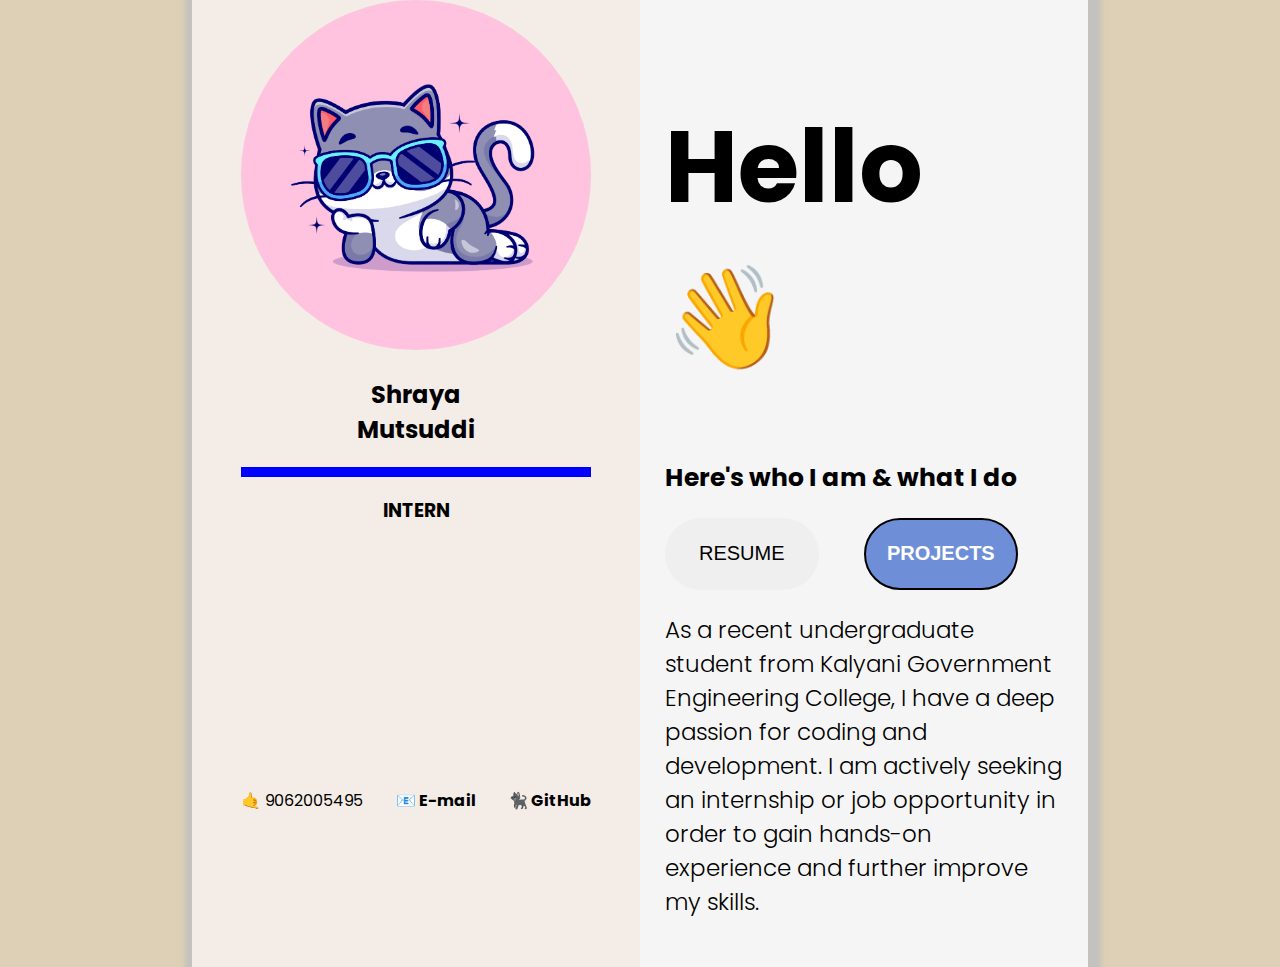
==== index.html @ c27c7614 "my first commit" ====
<!DOCTYPE html>
<html lang="en">
<head>
    <meta charset="UTF-8">
    <meta name="viewport" content="width=device-width, initial-scale=1.0">
    <link rel="preconnect" href="https://fonts.googleapis.com">
    <link rel="preconnect" href="https://fonts.gstatic.com" crossorigin>
    <link href="https://fonts.googleapis.com/css2?family=Poppins:wght@300;600&display=swap" rel="stylesheet">   
    <link rel="stylesheet" href="style.css">
    <title>Portfolio</title>
</head>
<body>
    <div class="parent">
        <div class="left">
            <div class="top-left">
                <img src="profile pice.jpg" alt="my profile picture">
                <h2>Shraya <br> Mutsuddi</h2>
                <hr>
                <h3>INTERN</h3>
            </div>
            <div class="bottom-left">
                <p>🤙 9062005495</p>
                <a href="mutsuddishreya@gmail.com">📧 E-mail</a>
                <a href="https://github.com/shrayamutsuddi?tab=repositories">🐈‍⬛ GitHub</a>
            </div>
        </div>
        <div class="right">
            <h1>Hello 👋</h1>
            <h2>Here's who I am & what I do</h2>
            <div class="links">
                <button id="resume"><a href="resume.html"></a>RESUME</button>
                <button id="projects"><a href="projects.html">PROJECTS</a></button>
            </div>
            <p>As a recent undergraduate student from Kalyani Government Engineering College, I have a deep passion for coding and development. I am actively seeking an internship or job opportunity in order to gain hands-on experience and further improve my skills.</p>
        </div>
    </div>
</body>
</html>
---- style.css ----
body{
    margin: 0;
    font-family: 'Poppins', sans-serif;
    height: 100vh;
    color: black;
    background-color: #DED0B6;
}
button{
    height: 8vh;
    width: 12vw;
    border-radius: 50px 50px 50px 50px;
    font-size: 20px;
    cursor: pointer;
    transition-duration: 0.5s;
    border: none;
}
a{
   text-decoration: none;
   color: black;
   font-weight: bold;
}
.parent{
    display: grid;
    grid-template-columns: 2fr 2fr;
    width: 70%;
    margin: auto;
    /* border: 5px solid black; */
    box-shadow: 3px 3px 5px 10px #b6bbc4a9;
    /* column-gap: 80px; */
}
.left{
    display: grid;
    gap: 10vh;
    justify-content: center;
    background-color: #f4ece6;
}
.top-left img{
    height: 350px;
    width: 350px;
    border-radius: 50%;
}
.top-left h2{
    text-align: center;
}
.top-left h3{
    text-align: center;
}
.top-left hr{
    border: 5px solid blue;
}
.bottom-left{
    display: flex;
    justify-content: space-between;
    align-items: baseline;
}
.right{
    padding: 25px;
    background-color: whitesmoke;
}
.right h1{
    font-weight: bold;
    font-size: 100px;
}
.right h2{
    font-size: 25px;
}
.right p{
    font-weight: 300;
    font-size: 23px;
    text-align: start;
}
.links{
    display: grid;
    grid-template-columns: repeat(2, 1fr);
}
#resume:hover{
    background-color: #0050FF;
    color: white;
}
#projects{
    background-color: #6e8fd7;
    border: 2px solid black;
}
#projects a{
    color: white;
}
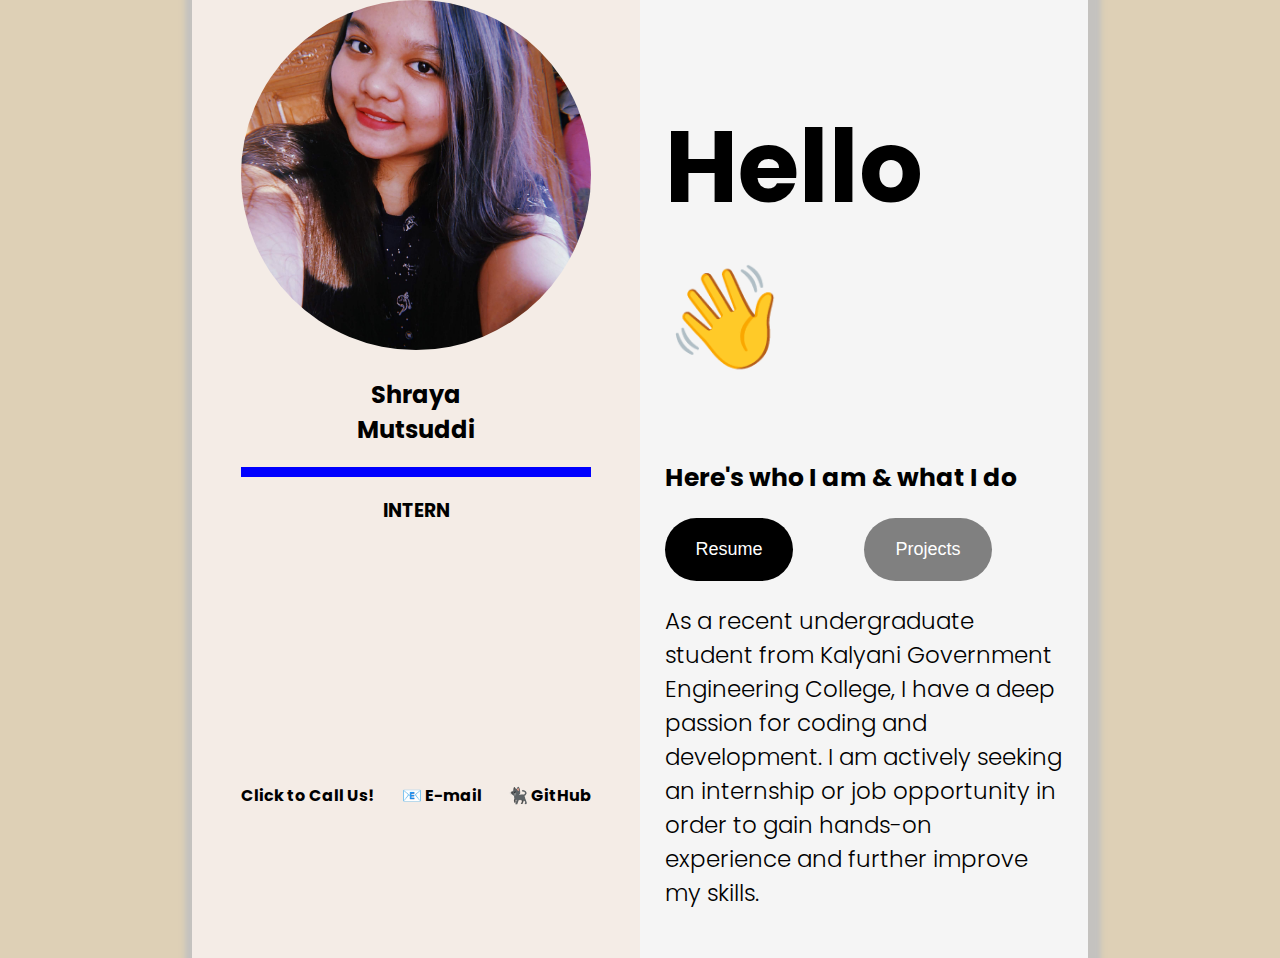
==== commit b2e8796c: "improved buttons, added favicon, changed profile picture" ====
--- a/index.html
+++ b/index.html
@@ -3,8 +3,8 @@
 <head>
     <meta charset="UTF-8">
     <meta name="viewport" content="width=device-width, initial-scale=1.0">
-    <link rel="preconnect" href="https://fonts.googleapis.com">
-    <link rel="preconnect" href="https://fonts.gstatic.com" crossorigin>
+    <link rel="shortcut icon" href="favicon_io" type="x-icon">
+
     <link href="https://fonts.googleapis.com/css2?family=Poppins:wght@300;600&display=swap" rel="stylesheet">   
     <link rel="stylesheet" href="style.css">
     <title>Portfolio</title>
@@ -13,14 +13,14 @@
     <div class="parent">
         <div class="left">
             <div class="top-left">
-                <img src="profile pice.jpg" alt="my profile picture">
+                <img src="pp.jpg" alt="my profile picture">
                 <h2>Shraya <br> Mutsuddi</h2>
                 <hr>
                 <h3>INTERN</h3>
             </div>
             <div class="bottom-left">
-                <p>🤙 9062005495</p>
-                <a href="mutsuddishreya@gmail.com">📧 E-mail</a>
+                <a href="tel:+1-877-538-5888">Click to Call Us!</a>
+                <a href="mailto:mutsuddishreya@gmail.com">📧 E-mail</a>
                 <a href="https://github.com/shrayamutsuddi?tab=repositories">🐈‍⬛ GitHub</a>
             </div>
         </div>
@@ -28,8 +28,8 @@
             <h1>Hello 👋</h1>
             <h2>Here's who I am & what I do</h2>
             <div class="links">
-                <button id="resume"><a href="resume.html"></a>RESUME</button>
-                <button id="projects"><a href="projects.html">PROJECTS</a></button>
+                <button id="resume"><a href="resume.html"></a>Resume</button>
+                <button id="projects"><a href="projects.html">Projects</a></button>
             </div>
             <p>As a recent undergraduate student from Kalyani Government Engineering College, I have a deep passion for coding and development. I am actively seeking an internship or job opportunity in order to gain hands-on experience and further improve my skills.</p>
         </div>
--- a/style.css
+++ b/style.css
@@ -6,13 +6,31 @@
     background-color: #DED0B6;
 }
 button{
-    height: 8vh;
-    width: 12vw;
+    height: 7vh;
+    width: 10vw;
     border-radius: 50px 50px 50px 50px;
-    font-size: 20px;
+    font-size: 18px;
     cursor: pointer;
-    transition-duration: 0.5s;
+    transition-duration: 0.4s;
     border: none;
+    background-color: black;
+    color: white;
+}
+#resume:hover{
+    background-color: gray;
+    color: black;
+}
+#projects{
+    background-color: gray;
+    color: black;
+}
+#projects:hover{
+    background-color: black;
+    color: white;
+}
+#projects a{
+    color: white;
+    font-weight: 300;
 }
 a{
    text-decoration: none;
@@ -24,9 +42,7 @@
     grid-template-columns: 2fr 2fr;
     width: 70%;
     margin: auto;
-    /* border: 5px solid black; */
     box-shadow: 3px 3px 5px 10px #b6bbc4a9;
-    /* column-gap: 80px; */
 }
 .left{
     display: grid;
@@ -37,6 +53,7 @@
 .top-left img{
     height: 350px;
     width: 350px;
+    object-fit: cover;
     border-radius: 50%;
 }
 .top-left h2{
@@ -73,14 +90,3 @@
     display: grid;
     grid-template-columns: repeat(2, 1fr);
 }
-#resume:hover{
-    background-color: #0050FF;
-    color: white;
-}
-#projects{
-    background-color: #6e8fd7;
-    border: 2px solid black;
-}
-#projects a{
-    color: white;
-}